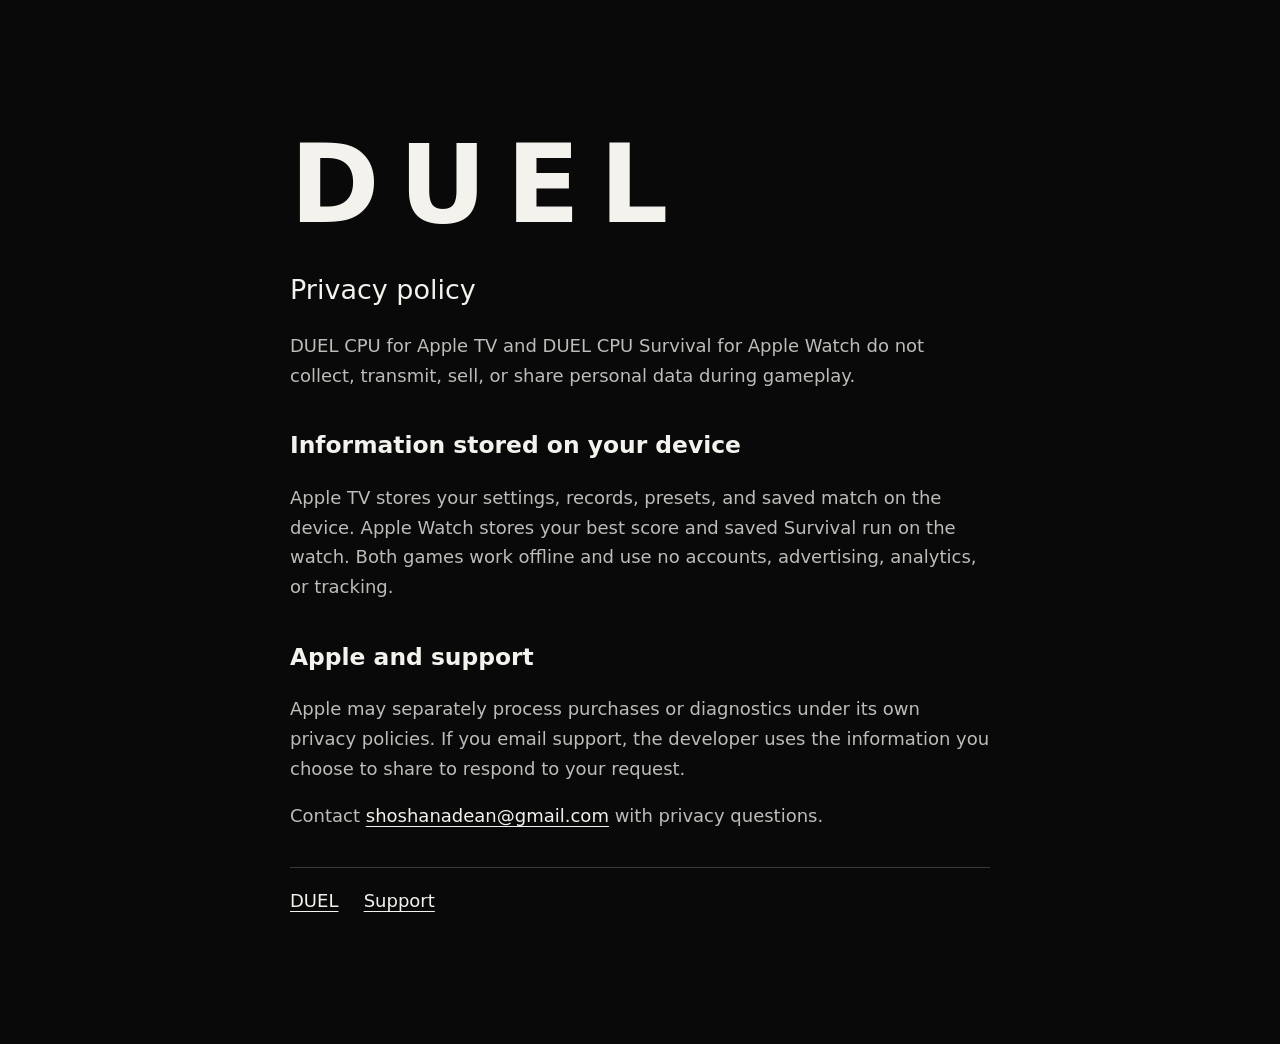
==== privacy.html @ 1b307399 "Publish DUEL support and privacy information" ====
<!doctype html>
<html lang="en">
<meta charset="utf-8">
<meta name="viewport" content="width=device-width, initial-scale=1">
<title>DUEL Privacy Policy</title>
<link rel="stylesheet" href="style.css">
<main>
  <h1>DUEL</h1>
  <p class="lead">Privacy policy</p>
  <p>DUEL CPU for Apple TV and DUEL CPU Survival for Apple Watch do not collect, transmit, sell, or share personal data during gameplay.</p>
  <h2>Information stored on your device</h2>
  <p>Apple TV stores your settings, records, presets, and saved match on the device. Apple Watch stores your best score and saved Survival run on the watch. Both games work offline and use no accounts, advertising, analytics, or tracking.</p>
  <h2>Apple and support</h2>
  <p>Apple may separately process purchases or diagnostics under its own privacy policies. If you email support, the developer uses the information you choose to share to respond to your request.</p>
  <p>Contact <a href="mailto:shoshanadean@gmail.com">shoshanadean@gmail.com</a> with privacy questions.</p>
  <nav aria-label="DUEL information"><a href="./">DUEL</a><a href="support.html">Support</a></nav>
</main>
</html>
---- style.css ----
:root { color-scheme: dark; background: #090909; color: #f4f2ed; font: 18px/1.65 system-ui, sans-serif; }
body { margin: 0; }
main { width: min(700px, calc(100% - 48px)); margin: 0 auto; padding: clamp(48px, 10vw, 128px) 0; }
h1 { margin: 0; font-size: clamp(3.25rem, 10vw, 6rem); letter-spacing: .18em; line-height: 1.05; }
h2 { margin: 2rem 0 .4rem; font-size: 1.3rem; }
p { color: #bcbcb8; }
.lead { color: #f4f2ed; font-size: 1.5rem; margin-bottom: .65rem; }
nav { display: flex; flex-wrap: wrap; gap: 1.4rem; margin-top: 2rem; border-top: 1px solid #393939; padding-top: 1rem; }
a { color: #f4f2ed; text-underline-offset: .22em; }
a:focus-visible { outline: 2px solid #fff; outline-offset: 5px; }
.mark { width: 78px; display: flex; align-items: center; justify-content: space-between; margin-bottom: 26px; }
.mark i { background: currentColor; border-radius: 2px; height: 28px; width: 4px; }
.mark i:first-child { transform: translateY(-5px); }
.mark i:last-child { transform: translateY(5px); }
.mark b { background: currentColor; border-radius: 100%; width: 7px; height: 7px; }
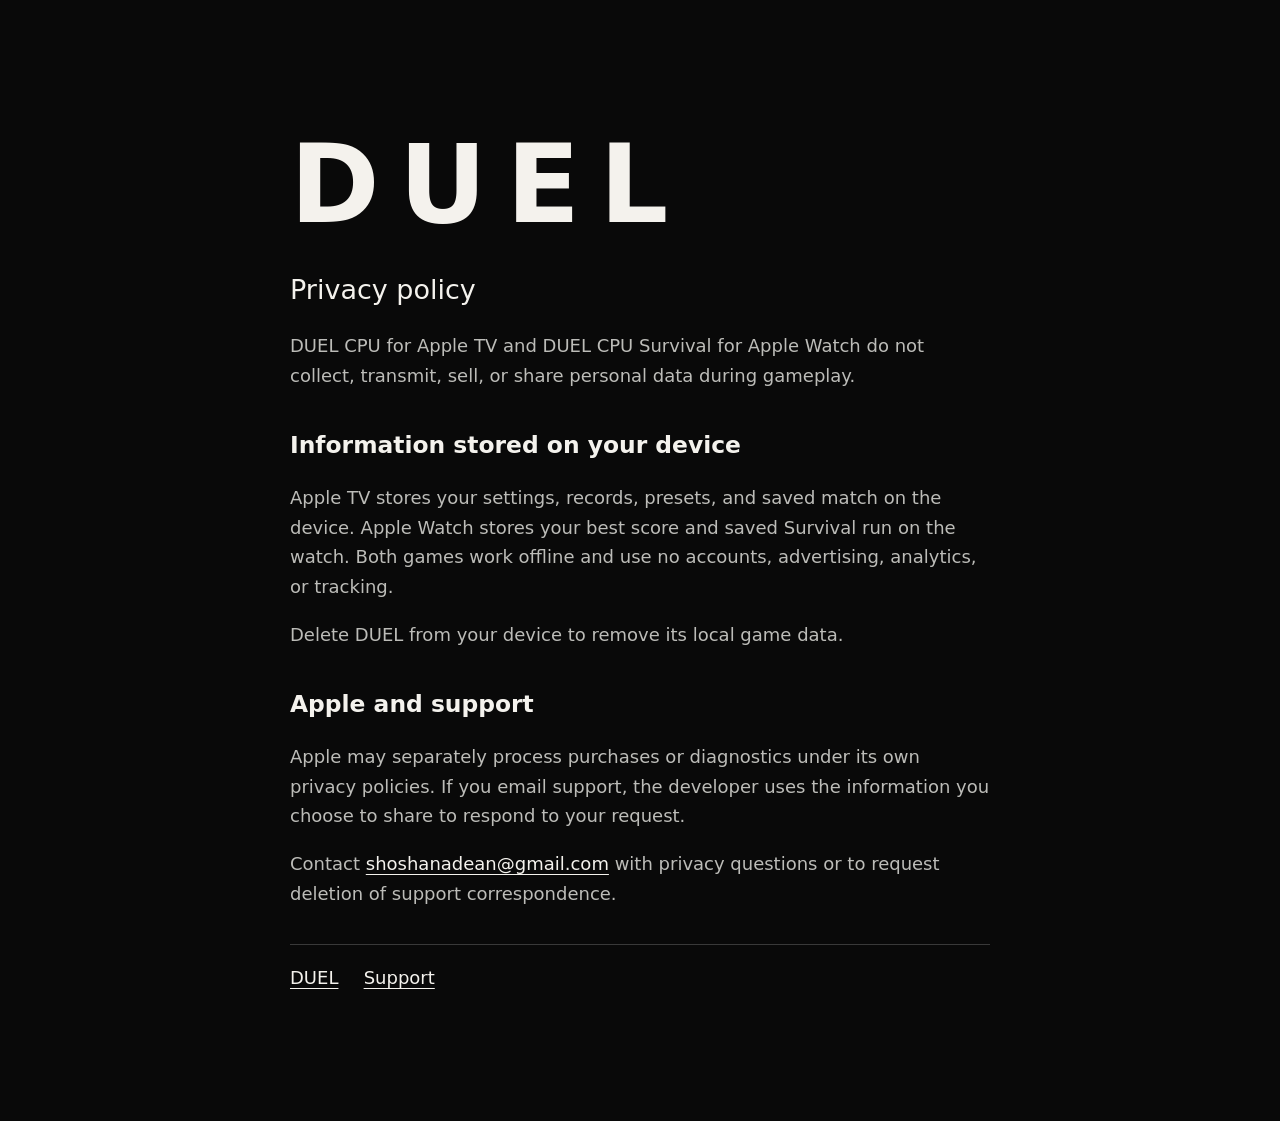
==== commit 23afde1a: "Explain local game data removal" ====
--- a/privacy.html
+++ b/privacy.html
@@ -10,9 +10,10 @@
   <p>DUEL CPU for Apple TV and DUEL CPU Survival for Apple Watch do not collect, transmit, sell, or share personal data during gameplay.</p>
   <h2>Information stored on your device</h2>
   <p>Apple TV stores your settings, records, presets, and saved match on the device. Apple Watch stores your best score and saved Survival run on the watch. Both games work offline and use no accounts, advertising, analytics, or tracking.</p>
+  <p>Delete DUEL from your device to remove its local game data.</p>
   <h2>Apple and support</h2>
   <p>Apple may separately process purchases or diagnostics under its own privacy policies. If you email support, the developer uses the information you choose to share to respond to your request.</p>
-  <p>Contact <a href="mailto:shoshanadean@gmail.com">shoshanadean@gmail.com</a> with privacy questions.</p>
+  <p>Contact <a href="mailto:shoshanadean@gmail.com">shoshanadean@gmail.com</a> with privacy questions or to request deletion of support correspondence.</p>
   <nav aria-label="DUEL information"><a href="./">DUEL</a><a href="support.html">Support</a></nav>
 </main>
 </html>
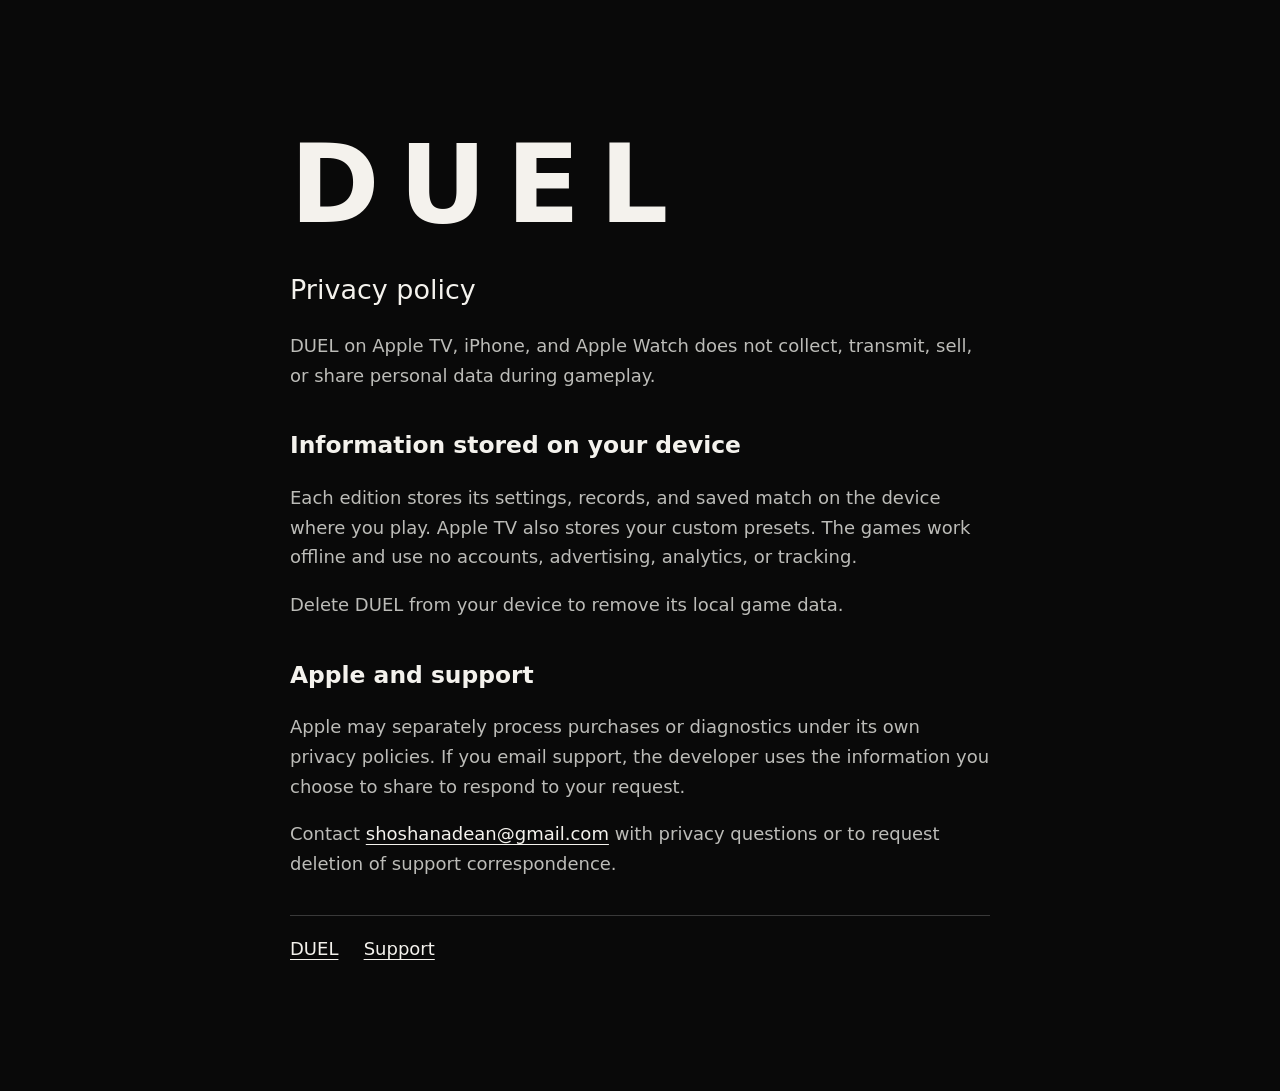
==== commit 2c082c44: "Document DUEL for iPhone and Apple Watch" ====
--- a/privacy.html
+++ b/privacy.html
@@ -7,9 +7,9 @@
 <main>
   <h1>DUEL</h1>
   <p class="lead">Privacy policy</p>
-  <p>DUEL CPU for Apple TV and DUEL CPU Survival for Apple Watch do not collect, transmit, sell, or share personal data during gameplay.</p>
+  <p>DUEL on Apple TV, iPhone, and Apple Watch does not collect, transmit, sell, or share personal data during gameplay.</p>
   <h2>Information stored on your device</h2>
-  <p>Apple TV stores your settings, records, presets, and saved match on the device. Apple Watch stores your best score and saved Survival run on the watch. Both games work offline and use no accounts, advertising, analytics, or tracking.</p>
+  <p>Each edition stores its settings, records, and saved match on the device where you play. Apple TV also stores your custom presets. The games work offline and use no accounts, advertising, analytics, or tracking.</p>
   <p>Delete DUEL from your device to remove its local game data.</p>
   <h2>Apple and support</h2>
   <p>Apple may separately process purchases or diagnostics under its own privacy policies. If you email support, the developer uses the information you choose to share to respond to your request.</p>
